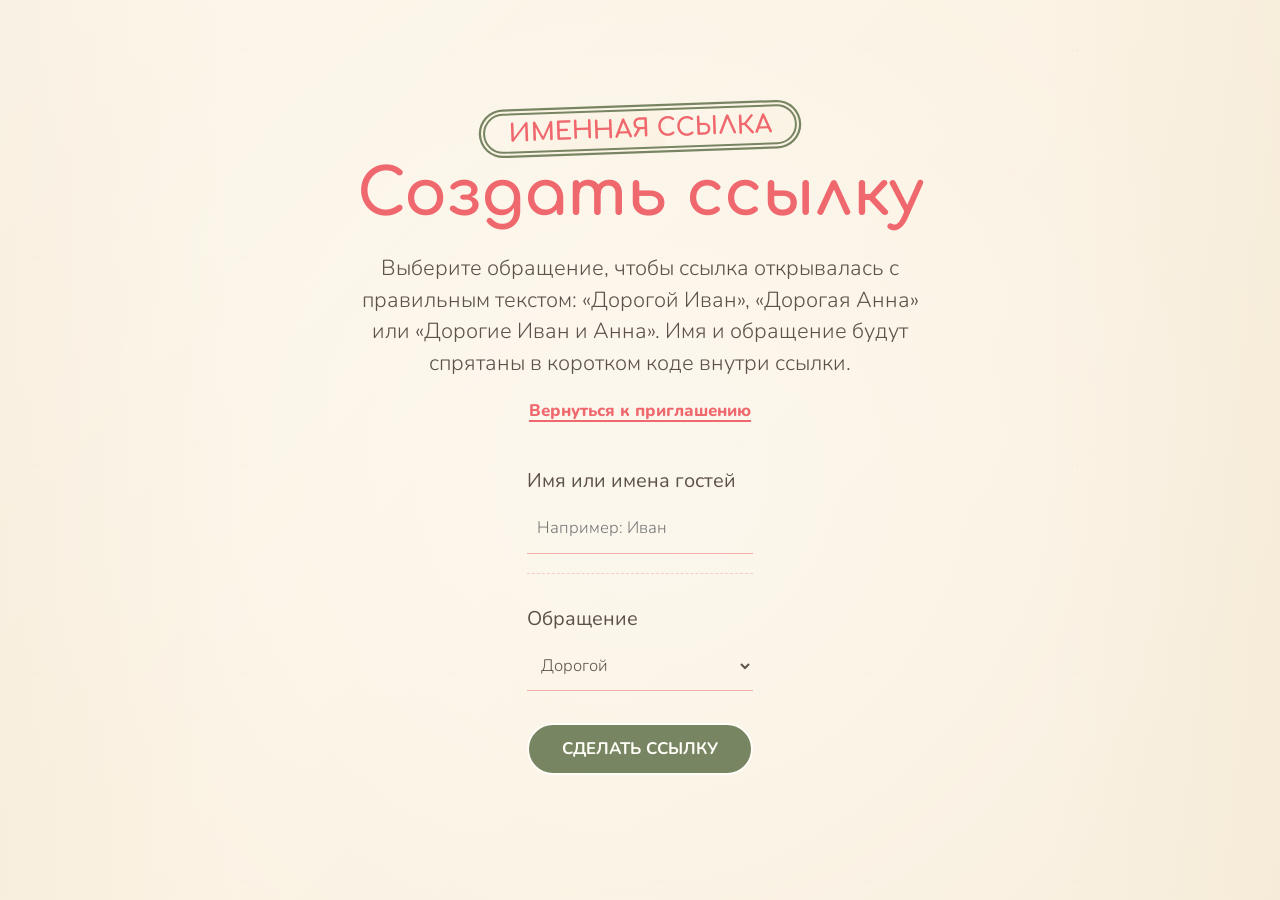
==== link.html @ 72ab3357 "Fix dress code and RSVP spacing" ====
<!DOCTYPE html>
<html lang="ru">
  <head>
    <meta charset="utf-8">
    <meta name="viewport" content="width=device-width, initial-scale=1">
    <title>Именная ссылка | Максим + Полина</title>
    <meta name="robots" content="noindex">
    <meta name="theme-color" content="#efe6d6">
    <link rel="preconnect" href="https://fonts.googleapis.com">
    <link rel="preconnect" href="https://fonts.gstatic.com" crossorigin>
    <link
      href="https://fonts.googleapis.com/css2?family=Comfortaa:wght@400;500;600;700&family=Nunito:wght@400;500;600;700;800&family=Pangolin&display=swap"
      rel="stylesheet"
    >
    <link rel="stylesheet" href="styles.css?v=20260525-layout-fixes">
  </head>
  <body>
    <main class="invitation link-page">
      <section class="section link-page-section" aria-labelledby="link-title">
        <div class="section-inner form-layout">
          <div class="form-copy">
            <p class="eyebrow">Именная ссылка</p>
            <h1 id="link-title">Создать ссылку</h1>
            <p>
              Выберите обращение, чтобы ссылка открывалась с правильным текстом:
              «Дорогой Иван», «Дорогая Анна» или «Дорогие Иван и Анна».
              Имя и обращение будут спрятаны в коротком коде внутри ссылки.
            </p>
            <a class="text-link" href="index.html">Вернуться к приглашению</a>
          </div>

          <form class="link-form standalone-link-form" id="linkForm">
            <div class="field">
              <label for="guestLinkName">Имя или имена гостей</label>
              <input
                id="guestLinkName"
                name="guestLinkName"
                type="text"
                placeholder="Например: Иван"
                autocomplete="name"
                required
              >
            </div>

            <div class="field">
              <label for="guestGreeting">Обращение</label>
              <select id="guestGreeting" name="guestGreeting">
                <option value="male">Дорогой</option>
                <option value="female">Дорогая</option>
                <option value="plural">Дорогие</option>
              </select>
            </div>

            <button class="button" type="submit">Сделать ссылку</button>

            <div class="result-panel link-result" id="linkResult" hidden>
              <label for="generatedLink">Готовая ссылка</label>
              <textarea id="generatedLink" rows="4" readonly></textarea>
              <button class="button button--secondary" id="copyLink" type="button">Скопировать ссылку</button>
              <p class="form-status" id="linkStatus" role="status" aria-live="polite"></p>
            </div>
          </form>
        </div>
      </section>
    </main>

    <script src="link.js?v=20260524-program-fixes"></script>
  </body>
</html>
---- styles.css ----
:root {
  --cream: #fbf3e4;
  --cream-soft: #fff8ed;
  --lavender: #d7b1ef;
  --pink: #ef686e;
  --pink-soft: #f4aaa3;
  --pink-deep: #dc565d;
  --olive: #788563;
  --olive-deep: #60724f;
  --ink: #5d524b;
  --muted: #7b6f66;
  --white: #fffdf7;
  --error: #b91c1c;
  --stable-vh: 100svh;
  --paper-texture:
    radial-gradient(circle at 18% 24%, rgb(119 100 70 / 0.045) 0 1px, transparent 1.4px),
    radial-gradient(circle at 72% 64%, rgb(239 199 158 / 0.07) 0 1px, transparent 1.6px),
    linear-gradient(135deg, rgb(255 255 255 / 0.28), transparent 44%, rgb(178 142 88 / 0.035));
  --wave-pink: url("data:image/svg+xml,%3Csvg%20xmlns='http://www.w3.org/2000/svg'%20viewBox='0%200%20240%2032'%3E%3Cpath%20d='M0%2016%20C30%202%2060%2030%2090%2016%20S150%202%20180%2016%20S220%2030%20240%2016'%20fill='none'%20stroke='%23f19ac7'%20stroke-width='8'%20stroke-linecap='round'/%3E%3C/svg%3E");
  --wave-olive: url("data:image/svg+xml,%3Csvg%20xmlns='http://www.w3.org/2000/svg'%20viewBox='0%200%20240%2032'%3E%3Cpath%20d='M0%2016%20C30%2030%2060%202%2090%2016%20S150%2030%20180%2016%20S220%202%20240%2016'%20fill='none'%20stroke='%238aa24f'%20stroke-width='8'%20stroke-linecap='round'/%3E%3C/svg%3E");
}

* {
  box-sizing: border-box;
}

html {
  scroll-behavior: smooth;
}

body {
  margin: 0;
  min-width: 320px;
  color: var(--ink);
  font-family: "Nunito", Arial, sans-serif;
  font-size: 1.05rem;
  line-height: 1.55;
  background-color: var(--cream);
  background-image: var(--paper-texture);
  background-repeat: repeat;
  background-size: 13rem 13rem, 17rem 17rem, auto;
}

img,
svg {
  display: block;
}

img {
  max-width: 100%;
}

button,
input,
select,
textarea {
  font: inherit;
}

button,
summary,
a {
  -webkit-tap-highlight-color: var(--cream-soft);
}

a {
  color: inherit;
}

[hidden] {
  display: none !important;
}

.skip-link {
  position: fixed;
  top: 1rem;
  left: 1rem;
  z-index: 20;
  transform: translateY(-180%);
  padding: 0.55rem 0.85rem;
  border: 2px solid var(--olive-deep);
  border-radius: 999px;
  color: var(--white);
  background: var(--olive-deep);
  transition: transform 180ms ease;
}

.skip-link:focus {
  transform: translateY(0);
}

.music-toggle {
  position: fixed;
  top: clamp(2.4rem, 5.9svh, 3.6rem);
  right: clamp(1rem, 3vw, 2rem);
  z-index: 15;
  display: inline-flex;
  align-items: center;
  gap: 0.5rem;
  min-height: clamp(2.55rem, 3.6vw, 3.2rem);
  padding: 0.48rem clamp(1.05rem, 1.65vw, 1.35rem);
  border: 1.5px solid var(--pink-soft);
  border-radius: 999px;
  color: var(--pink);
  background: var(--cream);
  font-size: clamp(0.98rem, 1.45vw, 1.16rem);
  font-weight: 500;
  cursor: pointer;
  transition: color 180ms ease, transform 180ms ease, background 180ms ease;
}

.music-toggle:hover,
.music-toggle:focus-visible {
  color: var(--pink);
  background: var(--cream);
  transform: translateY(-1px);
  outline: 2px solid rgb(244 170 163 / 0.34);
}

.music-toggle[aria-pressed="true"] {
  color: var(--white);
  background: var(--pink);
  border-color: var(--pink-soft);
}

.music-toggle svg {
  width: 1.08rem;
  height: 1.08rem;
  fill: none;
  stroke: currentColor;
  stroke-width: 1.85;
  stroke-linecap: round;
  stroke-linejoin: round;
}

.invitation {
  position: relative;
  width: 100%;
  min-height: 100vh;
  margin: 0;
  overflow: hidden;
  background-color: var(--cream);
  background-image: var(--paper-texture);
  background-repeat: repeat;
  background-size: 13rem 13rem, 17rem 17rem, auto;
}

.invitation::before {
  position: absolute;
  inset: 0;
  z-index: 0;
  background:
    radial-gradient(circle at 50% 52svh, rgb(255 255 255 / 0.38), transparent 39rem),
    linear-gradient(90deg, rgb(226 205 169 / 0.12), transparent 18%, transparent 82%, rgb(226 205 169 / 0.12));
  content: "";
  pointer-events: none;
}

.section {
  position: relative;
  z-index: 2;
  padding: clamp(4rem, 8vw, 7rem) 0;
}

.section + .section {
  padding-top: clamp(5.25rem, 9vw, 7.5rem);
}

.section + .section::before {
  position: absolute;
  top: 1.2rem;
  left: 0;
  right: 0;
  z-index: 0;
  width: 100%;
  height: clamp(1.45rem, 2.4vw, 2.2rem);
  background-image: var(--wave-pink);
  background-repeat: repeat-x;
  background-position: center;
  background-size: 14rem 2rem;
  content: "";
  transform: none;
}

.section:nth-of-type(even)::before {
  left: 0;
  right: 0;
  background-image: var(--wave-olive);
  transform: none;
}

.section-inner {
  position: relative;
  z-index: 2;
  width: min(100% - clamp(2rem, 8vw, 8rem), 1180px);
  margin: 0 auto;
}

.narrow {
  width: min(100% - clamp(2rem, 8vw, 8rem), 820px);
  text-align: center;
}

h1,
h2,
h3,
p {
  overflow-wrap: break-word;
}

h1,
h2,
h3,
p {
  margin-block-start: 0;
}

h1,
h2,
h3 {
  margin-bottom: 0.85rem;
  color: var(--pink);
  font-family: "Comfortaa", "Nunito", Arial, sans-serif;
  font-weight: 800;
  line-height: 1.04;
}

h1 {
  font-size: clamp(2.8rem, 9vw, 5.1rem);
}

h2 {
  font-size: clamp(2rem, 7vw, 3.85rem);
}

h3 {
  font-size: 1.4rem;
}

p {
  margin-bottom: 0;
}

.eyebrow,
.soft-note {
  display: inline-block;
  margin: 0 0 0.85rem;
  padding: 0.35rem 1.45rem;
  border: 0.15rem solid var(--olive);
  border-radius: 999px;
  color: var(--pink);
  font-family: "Comfortaa", "Nunito", Arial, sans-serif;
  font-size: clamp(1.1rem, 4vw, 1.55rem);
  font-weight: 800;
  line-height: 1;
  text-transform: uppercase;
  background: var(--cream);
  background-image: var(--paper-texture);
  background-repeat: repeat;
  background-size: 11.25rem 11.25rem;
  box-shadow: 0 0 0 0.13rem var(--cream), 0 0 0 0.27rem var(--olive);
  transform: rotate(-2deg);
}

.eyebrow--light {
  border-color: var(--olive);
  color: var(--pink);
  background: var(--cream);
  background-image: var(--paper-texture);
}

.large-text {
  color: var(--ink);
  font-size: clamp(1.12rem, 3.8vw, 1.35rem);
  font-weight: 800;
  line-height: 1.42;
}

.hero {
  min-height: 100svh;
  padding: 0;
  overflow: hidden;
  text-align: center;
  background: transparent;
  isolation: isolate;
}

.hero::after {
  display: none;
}

.hero-inner {
  position: relative;
  z-index: 3;
  display: flex;
  flex-direction: column;
  align-items: center;
  min-height: 100svh;
  padding: clamp(7.1rem, 12.2svh, 8.8rem) 0 clamp(3.7rem, 7svh, 5.1rem);
}

.hero-garland,
.hero-bottom-wave {
  position: absolute;
  left: 50%;
  z-index: 4;
  width: max(100vw, 88rem);
  max-width: none;
  height: auto;
  pointer-events: none;
  user-select: none;
  transform: translateX(-50%);
}

.hero-garland {
  top: clamp(-2.55rem, -2.2vw, -1rem);
}

.hero-bottom-wave {
  bottom: -1px;
  z-index: 3;
  width: max(100vw, 88rem);
}

.decor {
  position: absolute;
  z-index: 1;
  display: block;
  width: var(--decor-size, 12rem);
  height: auto;
  pointer-events: none;
  user-select: none;
}

.hero .soft-note {
  position: relative;
  margin: 0 0 clamp(1.25rem, 3svh, 2.1rem);
  padding: 0.28rem clamp(1.8rem, 4vw, 2.65rem) 0.38rem;
  border: 1.2px solid var(--olive);
  color: var(--olive-deep);
  font-family: "Cormorant Garamond", Georgia, serif;
  font-size: clamp(1.5rem, 2.75vw, 2.12rem);
  font-weight: 500;
  letter-spacing: 0;
  text-transform: uppercase;
  background: rgb(251 243 228 / 0.82);
  outline: 1.2px dashed var(--olive);
  outline-offset: 0.36rem;
  box-shadow: none;
  transform: none;
}

.hero .soft-note::before,
.hero .soft-note::after {
  position: absolute;
  top: 50%;
  width: clamp(1.6rem, 3.2vw, 2.25rem);
  aspect-ratio: 1;
  background-repeat: no-repeat;
  background-position: center;
  background-size: contain;
  content: "";
  transform: translateY(-50%);
}

.hero .soft-note::before {
  right: calc(100% + clamp(0.85rem, 1.5vw, 1.15rem));
  background-image: url("assets/hero-leaves-left.png");
}

.hero .soft-note::after {
  left: calc(100% + clamp(0.85rem, 1.5vw, 1.15rem));
  background-image: url("assets/hero-leaves-right.png");
}

.hero h1 {
  margin: 0;
  color: var(--pink);
  font-family: "Cormorant Garamond", Georgia, serif;
  font-size: clamp(4.85rem, 9.15vw, 7.45rem);
  font-weight: 500;
  line-height: 0.9;
  letter-spacing: 0;
}

.hero-title-line {
  display: inline;
  white-space: nowrap;
}

.title-heart {
  display: inline-block;
  margin-left: 0.06em;
  color: var(--pink-soft);
  font-family: "Marck Script", "Cormorant Garamond", cursive;
  font-size: 0.45em;
  font-weight: 400;
  line-height: 0;
  transform: translateY(0.03em) rotate(-8deg);
}

.hero-flourish {
  width: clamp(10.6rem, 18vw, 15.2rem);
  height: auto;
  margin: clamp(0.75rem, 1.45svh, 1.05rem) auto clamp(0.75rem, 1.6svh, 1.1rem);
}

.hero-copy {
  position: relative;
  width: min(100%, 45rem);
}

.hero-kicker {
  margin: 0 auto;
  color: var(--ink);
  font-family: "Nunito", Arial, sans-serif;
  font-size: clamp(1.55rem, 2.2vw, 2rem);
  font-weight: 300;
  line-height: 1.45;
}

.mobile-break {
  display: none;
}

.hero-rays,
.hero-heart {
  position: absolute;
  z-index: 2;
  width: var(--hero-decor-size, 2.5rem);
  height: auto;
  pointer-events: none;
  user-select: none;
}

.hero-rays--copy-left {
  --hero-decor-size: clamp(1.1rem, 2vw, 1.6rem);
  top: 0.08rem;
  left: clamp(1.2rem, 6.5vw, 3.6rem);
  transform: scaleX(-1) rotate(145deg);
}

.hero-rays--copy-right {
  --hero-decor-size: clamp(1.1rem, 2vw, 1.6rem);
  top: 0.08rem;
  right: clamp(1.2rem, 6.5vw, 3.6rem);
  transform: rotate(145deg);
}

.memory-spread {
  position: relative;
  display: grid;
  grid-template-columns: minmax(14rem, 1fr) clamp(9.5rem, 18vw, 14.2rem) minmax(14rem, 1fr);
  gap: clamp(2.3rem, 6vw, 5.6rem);
  align-items: end;
  width: min(100%, 76rem);
  margin: clamp(-5.5rem, -8svh, -4.2rem) auto 0;
}

.memory-card {
  position: relative;
  z-index: 4;
  display: grid;
  justify-items: center;
  min-width: 0;
  margin: 0;
  padding: 0;
}

.memory-card--maksim {
  grid-column: 1;
  transform: none;
}

.memory-card--polina {
  grid-column: 3;
  transform: none;
}

.memory-card > img {
  position: relative;
  z-index: 1;
  width: 100%;
  height: clamp(20rem, 41svh, 30.8rem);
  object-fit: contain;
  object-position: center bottom;
  filter: drop-shadow(0 0 0.38rem var(--white)) drop-shadow(0.46rem 0.62rem 0 rgb(244 170 163 / 0.32));
}

.memory-card--maksim > img {
  object-position: center bottom;
}

.memory-card--polina > img {
  object-position: center bottom;
}

.memory-name {
  position: relative;
  z-index: 3;
  display: grid;
  grid-template-columns: 1.45rem minmax(7rem, auto) 1.45rem;
  align-items: center;
  gap: 0.15rem;
  margin-top: clamp(0.55rem, 1.3svh, 0.9rem);
  color: var(--pink);
  font-family: "Cormorant Garamond", Georgia, serif;
  font-size: clamp(1.48rem, 2.45vw, 1.95rem);
  font-weight: 400;
  line-height: 1;
}

.memory-name span {
  position: relative;
  min-width: clamp(8.3rem, 11.5vw, 10.8rem);
  padding: 0.3rem 1.1rem 0.42rem;
  border: 1.1px solid var(--pink-soft);
  border-radius: 999px;
  background: rgb(251 243 228 / 0.72);
}

.memory-name span::after {
  position: absolute;
  inset: 0.28rem;
  border: 1px dashed var(--pink-soft);
  border-radius: inherit;
  content: "";
}

.memory-name img {
  width: 1.5rem;
  height: auto;
}

.photo-pin {
  display: none;
}

.rings {
  position: relative;
  z-index: 3;
  grid-column: 2;
  display: grid;
  place-items: center;
  align-self: end;
  margin: 0 0 clamp(10rem, 16svh, 14rem);
  transform: none;
}

.rings img {
  width: clamp(9.2rem, 17vw, 14rem);
  height: auto;
}

.hero-rays--maksim {
  --hero-decor-size: clamp(1.15rem, 2vw, 1.6rem);
  top: 30%;
  left: 4.9%;
  transform: scaleX(-1) rotate(145deg);
}

.hero-rays--polina {
  --hero-decor-size: clamp(1.15rem, 2vw, 1.6rem);
  top: 31%;
  right: 4.9%;
  transform: rotate(145deg);
}

.hero-heart--maksim {
  --hero-decor-size: clamp(1.7rem, 2.75vw, 2.35rem);
  top: 42%;
  left: 4.5%;
  transform: rotate(-12deg);
}

.hero-heart--polina {
  --hero-decor-size: clamp(1.7rem, 2.75vw, 2.35rem);
  top: 43%;
  right: 4.5%;
  transform: rotate(10deg);
}

.closing {
  color: var(--pink);
  font-family: "Comfortaa", "Nunito", Arial, sans-serif;
  font-size: clamp(1.75rem, 7vw, 3.1rem);
  font-weight: 800;
  line-height: 1.08;
}

.invite-section {
  display: grid;
  align-items: center;
  min-height: 100svh;
  padding: clamp(5.1rem, 7vw, 7.2rem) 0 clamp(4.4rem, 7vw, 6.2rem);
  overflow: hidden;
  background: transparent;
}

.section.invite-section::before {
  display: none;
}

.invite-section::after {
  display: none;
}

.invite-inner {
  display: grid;
  align-content: center;
  width: min(100% - clamp(2rem, 8vw, 8rem), 1280px);
}

.invite-hero-copy {
  text-align: center;
}

.screen2-decor {
  position: absolute;
  z-index: 1;
  pointer-events: none;
  user-select: none;
}

.screen2-decor--flower {
  top: clamp(4.6rem, 6.6vw, 6.2rem);
  right: clamp(1.2rem, 4vw, 3.6rem);
  width: clamp(5.2rem, 8.2vw, 6.8rem);
}

.screen2-decor--branch {
  right: clamp(1.8rem, 6vw, 5rem);
  bottom: clamp(3.2rem, 5vw, 4.8rem);
  width: clamp(5.9rem, 11vw, 9.2rem);
}

.decor--when-arrow {
  display: none;
}

.decor--program-flower {
  display: none;
}

.decor--details-arrow {
  display: none;
}

.decor--form-flower {
  display: none;
}

.invite-section #invite-title {
  position: relative;
  display: block;
  margin: 0 auto clamp(1rem, 1.7vw, 1.5rem);
  color: var(--pink);
  font-family: "Cormorant Garamond", Georgia, serif;
  font-size: clamp(3.8rem, 7vw, 6.9rem);
  font-weight: 500;
  line-height: 0.96;
  letter-spacing: 0;
}

.invite-section .large-text {
  width: min(100%, 50rem);
  margin: 0 auto;
  color: var(--ink);
  font-size: clamp(1.12rem, 1.75vw, 1.52rem);
  font-weight: 400;
  line-height: 1.45;
}

.invite-divider {
  width: min(100%, 75rem);
  margin: clamp(2.6rem, 5vw, 4.4rem) auto clamp(3rem, 5vw, 4.6rem);
}

.invite-details-grid {
  display: grid;
  grid-template-columns: minmax(0, 1fr) minmax(0, 1fr);
  gap: clamp(3.5rem, 10vw, 8rem);
  align-items: start;
}

.invite-date-panel,
.invite-place-panel {
  position: relative;
  padding: 0;
  color: var(--ink);
  background: none;
}

.invite-date-panel {
  padding-left: clamp(0.5rem, 2.5vw, 2.3rem);
}

.invite-place-panel {
  padding-top: clamp(0.5rem, 1.4vw, 1.4rem);
  text-align: center;
}

.invite-section .eyebrow {
  position: relative;
  display: inline-flex;
  align-items: center;
  justify-content: center;
  min-width: clamp(8.5rem, 14vw, 10.8rem);
  margin: 0 0 clamp(1.6rem, 2.8vw, 2.3rem);
  padding: 0.26rem 1.4rem 0.34rem;
  border: 1.25px solid var(--olive);
  border-radius: 999px;
  color: var(--olive);
  font-family: "Cormorant Garamond", Georgia, serif;
  font-size: clamp(1.24rem, 2vw, 1.55rem);
  font-weight: 500;
  line-height: 1;
  text-transform: uppercase;
  background: transparent;
  box-shadow: none;
  outline: 1.25px dashed var(--olive);
  outline-offset: 0.24rem;
  transform: none;
}

.invite-section .eyebrow::before,
.invite-section .eyebrow::after {
  position: absolute;
  top: 50%;
  width: 1.55rem;
  height: 1.9rem;
  background-repeat: no-repeat;
  background-position: center;
  background-size: contain;
  content: "";
  transform: translateY(-50%);
}

.invite-section .eyebrow::before {
  right: calc(100% + 0.65rem);
  background-image: url("assets/hero-leaves-left.png");
}

.invite-section .eyebrow::after {
  left: calc(100% + 0.65rem);
  background-image: url("assets/hero-leaves-right.png");
}

.invite-date-panel h2,
.invite-place-panel h2 {
  color: var(--pink);
  font-family: "Cormorant Garamond", Georgia, serif;
  font-size: clamp(3.5rem, 5.2vw, 5.25rem);
  font-weight: 500;
  line-height: 0.92;
  letter-spacing: 0;
}

.invite-date-panel h2 {
  margin-bottom: clamp(1.15rem, 2vw, 1.7rem);
}

.invite-place-panel h2 {
  margin-bottom: clamp(1.05rem, 2vw, 1.55rem);
}

.invite-place-panel p:not(.eyebrow) {
  width: min(100%, 34rem);
  margin: 0 auto clamp(1.6rem, 2.5vw, 2.2rem);
  color: var(--ink);
  font-size: clamp(1.12rem, 1.75vw, 1.44rem);
  font-weight: 400;
  line-height: 1.4;
}

.invite-section .pretty-link {
  min-width: min(100%, 22.5rem);
  min-height: clamp(3.1rem, 4vw, 3.55rem);
  padding: 0.72rem 2.2rem;
  border: 0;
  color: var(--white);
  font-size: clamp(0.98rem, 1.2vw, 1.12rem);
  letter-spacing: 0;
  background: linear-gradient(180deg, #7e9167 0%, #627653 100%);
  box-shadow: 0 0.05rem 0.45rem rgb(97 113 80 / 0.2);
}

.link-maker {
  margin-top: 1.4rem;
  text-align: left;
  border-top: 2px solid var(--pink);
  border-bottom: 2px solid var(--pink);
  background-color: var(--cream);
  background-image: var(--paper-texture);
  background-repeat: repeat;
  background-size: 11.25rem 11.25rem;
}

.link-maker summary {
  padding: 0.9rem 0;
  color: var(--olive-deep);
  font-weight: 800;
  cursor: pointer;
}

.link-maker summary:focus-visible {
  outline: 3px solid var(--pink-soft);
  outline-offset: 4px;
}

.link-form {
  display: grid;
  gap: 0.75rem;
  padding: 0 0 1rem;
}

.link-form label,
.field label,
.field legend,
.result-panel label {
  display: block;
  margin-bottom: 0.58rem;
  color: var(--ink);
  font-size: clamp(1.1rem, 1.55vw, 1.34rem);
  font-weight: 400;
  line-height: 1.35;
}

.link-form-row {
  display: grid;
  grid-template-columns: 1fr auto;
  gap: 0.65rem;
  align-items: end;
}

input,
textarea,
select {
  width: 100%;
  border: 0;
  border-bottom: 1.2px solid rgb(244 170 163 / 0.92);
  border-radius: 0;
  color: var(--ink);
  background: transparent;
  font-size: clamp(1rem, 1.3vw, 1.18rem);
  font-weight: 300;
  transition: border-color 180ms ease, background 180ms ease;
}

input,
select {
  min-height: 3.1rem;
  padding: 0.55rem 0.65rem;
}

textarea {
  resize: vertical;
  min-height: 7rem;
  padding: 0.75rem 0.65rem;
}

input:focus,
textarea:focus,
select:focus {
  border-color: var(--olive-deep);
  outline: 3px solid var(--pink-soft);
}

.button,
.pretty-link,
.icon-button {
  display: inline-flex;
  align-items: center;
  justify-content: center;
  border: 2px solid currentColor;
  border-radius: 999px;
  cursor: pointer;
  transition: transform 180ms ease, background 180ms ease, color 180ms ease;
}

.button,
.pretty-link {
  gap: 0.48rem;
  min-height: 3rem;
  padding: 0.7rem 1.35rem;
  color: var(--white);
  font-weight: 700;
  letter-spacing: 0;
  text-decoration: none;
  text-transform: uppercase;
  background: var(--olive);
}

.button:hover,
.button:focus-visible,
.pretty-link:hover,
.pretty-link:focus-visible,
.icon-button:hover,
.icon-button:focus-visible {
  transform: translateY(-1px);
  outline: 3px solid var(--cream-soft);
}

.button:hover,
.button:focus-visible,
.pretty-link:hover,
.pretty-link:focus-visible {
  color: var(--white);
  background: var(--pink);
}

.button--secondary {
  color: var(--pink);
  background-color: var(--cream);
  background-image: var(--paper-texture);
  background-repeat: repeat;
  background-size: 11.25rem 11.25rem;
}

.button--secondary:hover,
.button--secondary:focus-visible {
  color: var(--white);
  background: var(--olive);
}

.button svg,
.pretty-link svg,
.icon-button svg {
  width: 1.1rem;
  height: 1.1rem;
  fill: none;
  stroke: currentColor;
  stroke-width: 1.9;
  stroke-linecap: round;
  stroke-linejoin: round;
}

.icon-button {
  width: 3rem;
  min-height: 3rem;
  color: var(--pink);
  background: var(--cream);
}

.icon-button:hover,
.icon-button:focus-visible {
  color: var(--white);
  background: var(--olive);
}

.calendar {
  width: min(100%, 30rem);
  margin-top: 0;
}

.calendar-header,
.calendar-grid {
  display: grid;
  grid-template-columns: repeat(7, minmax(0, 1fr));
  gap: 0.28rem 0.46rem;
  text-align: center;
}

.calendar-header {
  margin-bottom: 0.52rem;
  color: var(--olive);
  font-family: "Nunito", Arial, sans-serif;
  font-size: clamp(1rem, 1.4vw, 1.22rem);
  font-weight: 500;
}

.calendar-grid > span,
.calendar-grid > time {
  position: relative;
  display: grid;
  aspect-ratio: 1;
  place-items: center;
  color: var(--ink);
  font-family: "Nunito", Arial, sans-serif;
  font-size: clamp(1rem, 1.35vw, 1.18rem);
  font-weight: 400;
}

.calendar-grid > span:empty {
  visibility: hidden;
}

.calendar-grid .wedding-day {
  color: var(--ink);
}

.calendar-grid .wedding-day::before {
  position: absolute;
  inset: 50% auto auto 50%;
  z-index: -1;
  width: 2.85em;
  height: 2.65em;
  background-image: url("assets/screen2-heart.png");
  background-repeat: no-repeat;
  background-position: center;
  background-size: contain;
  line-height: 1;
  content: "";
  transform: translate(-50%, -49%);
}

@media (max-width: 760px) {
  .invite-section {
    min-height: auto;
    padding: clamp(3.55rem, 9.5vw, 4.8rem) 0 clamp(3.5rem, 9.5vw, 4.8rem);
  }

  .invite-inner {
    width: min(100% - 1.35rem, 660px);
  }

  .screen2-decor--flower {
    display: none;
  }

  .screen2-decor--branch {
    display: none;
  }

  .invite-section #invite-title {
    width: min(100%, 23.5rem);
    margin-bottom: 0.9rem;
    font-size: clamp(2.82rem, 10.9vw, 4.05rem);
    line-height: 0.98;
  }

  .invite-section .large-text {
    width: min(100%, 22.5rem);
    font-size: clamp(1rem, 3.85vw, 1.12rem);
    line-height: 1.45;
  }

  .invite-divider {
    width: min(100%, 36rem);
    margin: clamp(1.85rem, 7vw, 2.65rem) auto clamp(2.25rem, 8vw, 3.1rem);
  }

  .invite-details-grid {
    grid-template-columns: 1fr;
    gap: clamp(1.75rem, 7vw, 2.55rem);
    justify-items: center;
    text-align: center;
  }

  .invite-date-panel,
  .invite-place-panel {
    width: min(100%, 25rem);
    padding: 0;
  }

  .invite-section .eyebrow {
    min-width: 7.8rem;
    margin-bottom: 1.35rem;
    padding: 0.24rem 1.25rem 0.32rem;
    font-size: 1.18rem;
    outline-offset: 0.21rem;
  }

  .invite-section .eyebrow::before,
  .invite-section .eyebrow::after {
    width: 1.22rem;
    height: 1.48rem;
  }

  .invite-section .eyebrow::before {
    right: calc(100% + 0.45rem);
  }

  .invite-section .eyebrow::after {
    left: calc(100% + 0.45rem);
  }

  .invite-date-panel h2,
  .invite-place-panel h2 {
    font-size: clamp(2.95rem, 11.4vw, 3.75rem);
  }

  .invite-place-panel h2 {
    font-size: clamp(2.55rem, 10.4vw, 3.25rem);
    line-height: 0.98;
  }

  .calendar {
    width: min(100%, 20.6rem);
    margin-inline: auto;
  }

  .calendar-header,
  .calendar-grid {
    gap: 0.2rem 0.32rem;
  }

  .calendar-header {
    font-size: 0.94rem;
  }

  .calendar-grid > span,
  .calendar-grid > time {
    font-size: 0.96rem;
  }

  .invite-place-panel p:not(.eyebrow) {
    width: min(100%, 20.5rem);
    margin-bottom: 0.85rem;
    font-size: 1.05rem;
  }

  .invite-section .pretty-link {
    width: min(100%, 18.8rem);
    min-width: 0;
    min-height: 3rem;
    padding: 0.66rem 1rem;
    font-size: 0.9rem;
  }
}

.program-section {
  display: grid;
  align-items: center;
  min-height: 100svh;
  padding: clamp(5.9rem, 8vw, 7.4rem) 0 clamp(5.8rem, 8vw, 7.2rem);
  overflow: hidden;
  background: transparent;
}

.section.program-section::before {
  display: none;
}

.program-inner {
  display: grid;
  justify-items: center;
  width: min(100% - clamp(2rem, 11vw, 13rem), 1160px);
}

.screen3-wave {
  position: absolute;
  left: 50%;
  z-index: 1;
  width: max(100vw, 86rem);
  max-width: none;
  height: auto;
  pointer-events: none;
  user-select: none;
  transform: translateX(-50%);
}

.screen3-wave--top {
  top: clamp(1.2rem, 2.2vw, 2.1rem);
}

.screen3-wave--bottom {
  bottom: clamp(1.2rem, 2.3vw, 2.2rem);
}

.program-section .eyebrow {
  position: relative;
  display: inline-flex;
  align-items: center;
  justify-content: center;
  min-width: clamp(23rem, 37vw, 29.5rem);
  margin: 0;
  padding: 0.38rem clamp(2.1rem, 4vw, 3.2rem) 0.5rem;
  border: 1.2px solid var(--olive);
  border-radius: 999px;
  color: var(--olive);
  font-family: "Cormorant Garamond", Georgia, serif;
  font-size: clamp(1.9rem, 3.05vw, 2.55rem);
  font-weight: 500;
  line-height: 1;
  letter-spacing: 0;
  text-transform: uppercase;
  background: transparent;
  outline: 1.2px dashed var(--olive);
  outline-offset: 0.34rem;
  box-shadow: none;
  transform: none;
}

.program-section .eyebrow::before,
.program-section .eyebrow::after {
  position: absolute;
  top: 50%;
  width: clamp(3.6rem, 5.2vw, 4.8rem);
  aspect-ratio: 1;
  background-image: url("assets/screen3-title-branch.png");
  background-repeat: no-repeat;
  background-position: center;
  background-size: contain;
  content: "";
}

.program-section .eyebrow::before {
  right: calc(100% + clamp(0.6rem, 1.5vw, 1.1rem));
  transform: translateY(-50%) rotate(-4deg);
}

.program-section .eyebrow::after {
  left: calc(100% + clamp(0.6rem, 1.5vw, 1.1rem));
  transform: translateY(-50%) scaleX(-1) rotate(-4deg);
}

.timeline {
  --timeline-gap: clamp(1.35rem, 3vw, 3rem);
  --timeline-marker-size: clamp(1.55rem, 2.2vw, 2rem);
  --timeline-time-col: clamp(10rem, 17.5vw, 13rem);
  position: relative;
  display: grid;
  width: min(100%, 58rem);
  margin: clamp(3.7rem, 5.5vw, 5rem) 0 0;
  padding: 0;
  list-style: none;
}

.timeline::before {
  position: absolute;
  top: clamp(1.2rem, 1.8vw, 1.6rem);
  bottom: clamp(1.2rem, 1.8vw, 1.6rem);
  left: calc(var(--timeline-time-col) + var(--timeline-gap) + var(--timeline-marker-size) / 2);
  z-index: 0;
  border-left: 1.2px dashed rgb(120 133 99 / 0.56);
  content: "";
}

.timeline-item {
  position: relative;
  z-index: 1;
  display: grid;
  grid-template-columns: var(--timeline-time-col) var(--timeline-marker-size) minmax(0, 1fr);
  gap: var(--timeline-gap);
  align-items: center;
  min-height: clamp(6.5rem, 9vw, 8rem);
  border-bottom: 1px solid rgb(244 170 163 / 0.48);
}

.timeline-item:last-child {
  border-bottom: 0;
}

.timeline-item time {
  color: var(--pink);
  font-family: "Cormorant Garamond", Georgia, serif;
  font-size: clamp(4.05rem, 6vw, 5.45rem);
  font-weight: 500;
  line-height: 0.94;
  letter-spacing: 0;
}

.timeline-marker {
  position: relative;
  z-index: 2;
  display: block;
  width: var(--timeline-marker-size);
  aspect-ratio: 1;
  background-image: url("assets/screen3-marker-heart.png");
  background-repeat: no-repeat;
  background-position: center;
  background-size: contain;
}

.timeline-item p {
  margin: 0;
  color: var(--ink);
  font-family: "Nunito", Arial, sans-serif;
  font-size: clamp(1.7rem, 2.55vw, 2.3rem);
  font-weight: 300;
  line-height: 1.28;
}

.timeline-item:last-child p {
  max-width: 42rem;
  font-size: clamp(1.55rem, 2.1vw, 1.9rem);
  line-height: 1.35;
}

.section.details-section::before {
  display: none;
}

.section.dress-section::before,
.section.form-section::before,
.section.countdown-section::before {
  display: none;
}

.section.details-section,
.section.dress-section,
.section.form-section,
.section.countdown-section {
  display: grid;
  align-items: center;
  min-height: auto;
  padding: clamp(3.35rem, 4.8vw, 4.7rem) 0;
  overflow: hidden;
  background: transparent;
}

.green-panel,
.dress-panel,
.paper-panel {
  position: relative;
  padding: 0;
  color: var(--ink);
  background: transparent;
}

.green-panel h2,
.paper-panel h2 {
  color: var(--pink);
}

.details-section .paper-panel,
.countdown-section .narrow {
  display: grid;
  justify-items: center;
  width: min(100% - clamp(2rem, 8vw, 8rem), 92rem);
}

.details-section .eyebrow,
.dress-section .eyebrow,
.form-section .eyebrow,
.countdown-section .eyebrow {
  position: relative;
  display: inline-flex;
  align-items: center;
  justify-content: center;
  min-width: clamp(15rem, 24vw, 21rem);
  margin: 0;
  padding: 0.28rem clamp(1.75rem, 3vw, 2.65rem) 0.42rem;
  border: 1.2px solid var(--olive);
  border-radius: 999px;
  color: var(--olive);
  font-family: "Cormorant Garamond", Georgia, serif;
  font-size: clamp(2.15rem, 3.4vw, 3.55rem);
  font-weight: 500;
  line-height: 0.9;
  letter-spacing: 0;
  text-transform: uppercase;
  background: transparent;
  outline: 1.2px dashed var(--olive);
  outline-offset: 0.34rem;
  box-shadow: none;
  transform: none;
}

.details-section .eyebrow::before,
.details-section .eyebrow::after,
.dress-section .eyebrow::before,
.dress-section .eyebrow::after,
.form-section .eyebrow::before,
.form-section .eyebrow::after,
.countdown-section .eyebrow::before,
.countdown-section .eyebrow::after {
  position: absolute;
  top: 50%;
  width: clamp(1.9rem, 3vw, 2.6rem);
  aspect-ratio: 1;
  background-repeat: no-repeat;
  background-position: center;
  background-size: contain;
  content: "";
}

.details-section .eyebrow::before,
.dress-section .eyebrow::before,
.form-section .eyebrow::before,
.countdown-section .eyebrow::before {
  right: calc(100% + clamp(0.6rem, 1.4vw, 1rem));
  background-image: url("assets/hero-leaves-left.png");
  transform: translateY(-50%);
}

.details-section .eyebrow::after,
.dress-section .eyebrow::after,
.form-section .eyebrow::after,
.countdown-section .eyebrow::after {
  left: calc(100% + clamp(0.6rem, 1.4vw, 1rem));
  background-image: url("assets/hero-leaves-right.png");
  transform: translateY(-50%);
}

.section-flourish {
  width: clamp(8.6rem, 14vw, 11.4rem);
  height: auto;
  margin: clamp(1.25rem, 2.2vw, 1.9rem) auto 0;
}

.details-list {
  display: grid;
  width: min(100%, 78rem);
  margin: clamp(2.6rem, 4vw, 3.7rem) 0 0;
  padding: 0;
  list-style: none;
}

.details-list li {
  position: relative;
  display: grid;
  grid-template-columns: clamp(1.9rem, 3vw, 2.65rem) minmax(0, 1fr);
  gap: clamp(0.85rem, 1.8vw, 1.35rem);
  padding: clamp(1.2rem, 2vw, 1.75rem) 0;
  border-bottom: 1px dashed rgb(244 170 163 / 0.62);
}

.details-list li:first-child {
  padding-top: 0;
}

.details-list li:last-child {
  border-bottom: 0;
  padding-bottom: 0;
}

.details-list li::before {
  color: var(--pink-soft);
  font-family: "Cormorant Garamond", Georgia, serif;
  font-size: clamp(1.55rem, 2.55vw, 2.2rem);
  font-weight: 400;
  line-height: 1;
  content: "♡";
}

.details-list p {
  color: var(--ink);
  font-family: "Nunito", Arial, sans-serif;
  font-size: clamp(1.32rem, 2vw, 1.72rem);
  font-weight: 300;
  line-height: 1.48;
}

.dress-panel {
  display: grid;
  justify-items: center;
  width: min(100% - clamp(2rem, 8vw, 8rem), 760px);
  text-align: center;
}

.dress-section::after {
  position: absolute;
  right: clamp(2rem, 7vw, 6.2rem);
  bottom: clamp(2.1rem, 5.5vw, 4.6rem);
  z-index: 1;
  width: clamp(6rem, 10vw, 9rem);
  aspect-ratio: 773 / 643;
  background-image: url("assets/screen2-branch.png");
  background-repeat: no-repeat;
  background-position: center;
  background-size: contain;
  content: "";
  pointer-events: none;
  transform: rotate(-7deg);
}

.dress-panel .eyebrow {
  margin-bottom: 0;
}

.dress-heading {
  display: grid;
  justify-items: center;
}

.dress-body {
  display: grid;
  justify-items: center;
}

.dress-panel .dress-text {
  width: min(100%, 50rem);
  margin: clamp(2rem, 3.6vw, 3rem) auto 0;
  color: var(--ink);
  font-family: "Nunito", Arial, sans-serif;
  font-size: clamp(1.25rem, 1.9vw, 1.65rem);
  font-weight: 300;
  line-height: 1.48;
}

.form-layout {
  display: grid;
  gap: clamp(2rem, 3.4vw, 3rem);
  justify-items: center;
  width: min(100% - clamp(2rem, 8vw, 8rem), 920px);
  align-items: start;
}

.form-copy {
  text-align: center;
}

.form-copy h2 {
  width: min(100%, 44rem);
  margin: clamp(1.2rem, 2.1vw, 1.8rem) auto 0;
  color: var(--pink);
  font-family: "Cormorant Garamond", Georgia, serif;
  font-size: clamp(2.15rem, 3.35vw, 3.55rem);
  font-weight: 500;
  line-height: 0.96;
  letter-spacing: 0;
}

.form-copy .section-flourish {
  margin-inline: auto;
}

.form-copy p:not(.eyebrow) {
  width: min(100%, 37rem);
  margin: clamp(1rem, 1.9vw, 1.5rem) auto 0;
  color: var(--ink);
  font-family: "Nunito", Arial, sans-serif;
  font-size: clamp(1.15rem, 1.7vw, 1.45rem);
  font-weight: 300;
  line-height: 1.45;
}

.rsvp-form {
  display: grid;
  gap: 0;
  width: min(100%, 54rem);
  padding: 0;
  background: transparent;
}

.field {
  min-width: 0;
  margin: 0;
  padding: clamp(0.92rem, 1.55vw, 1.22rem) 0;
  border: 0;
  border-bottom: 1px dashed rgb(244 170 163 / 0.55);
}

.field:first-child {
  padding-top: 0;
}

.field:has(+ .button) {
  border-bottom: 0;
}

.rsvp-form > .field:nth-child(5) {
  display: block;
}

.rsvp-form > .field:nth-child(5) legend,
.rsvp-form > .field:nth-child(5) .error {
  grid-column: auto;
}

.field span[aria-hidden="true"] {
  color: var(--pink);
}

.rsvp-form .field:has(> input),
.rsvp-form .field:has(> textarea) {
  border-bottom: 0;
}

.rsvp-form .field:has(> input) + .field,
.rsvp-form .field:has(> textarea) + .field {
  padding-top: clamp(1.15rem, 2vw, 1.55rem);
}

.choice {
  display: flex;
  align-items: center;
  gap: 0.65rem;
  margin: 0.48rem 0 0;
  min-height: 1.8rem;
  padding: 0;
  color: var(--ink);
  background: transparent;
  font-size: clamp(1.02rem, 1.35vw, 1.2rem);
  font-weight: 300;
  cursor: pointer;
}

.choice:hover,
.choice:focus-within {
  color: var(--pink);
}

.choice input {
  width: 0.9rem;
  min-height: auto;
  height: 0.9rem;
  accent-color: var(--pink);
  background: var(--cream);
}

.error {
  display: none;
  margin: 0.35rem 0 0;
  color: var(--error);
  font-size: 1rem;
}

.rsvp-form.was-validated input:invalid,
.rsvp-form.was-validated textarea:invalid {
  border-color: var(--error);
}

.rsvp-form.was-validated .field:has(input:invalid) .error {
  display: block;
}

.form-status {
  min-height: 1.7rem;
  margin: 0;
  color: var(--olive-deep);
  font-weight: 600;
}

.rsvp-form textarea {
  min-height: 4.6rem;
}

.result-panel {
  display: grid;
  gap: 0.75rem;
  padding-top: 1rem;
  border-top: 2px solid var(--olive);
}

.result-actions {
  display: flex;
  flex-wrap: wrap;
  gap: 0.65rem;
}

.link-page-section {
  min-height: 100vh;
  display: grid;
  align-items: center;
}

.link-page .form-copy h1 {
  font-size: clamp(2.4rem, 5vw, 4.2rem);
}

.text-link {
  display: inline-block;
  margin-top: 1.2rem;
  color: var(--pink);
  font-weight: 800;
  text-decoration-thickness: 2px;
  text-underline-offset: 0.22rem;
}

.standalone-link-form {
  align-self: start;
}

.link-result textarea {
  min-height: 6.4rem;
}

.countdown-section {
  text-align: center;
}

.countdown-section h2 {
  margin: clamp(1.65rem, 3vw, 2.35rem) 0 0;
  color: var(--pink);
  font-family: "Cormorant Garamond", Georgia, serif;
  font-size: clamp(3.25rem, 5.7vw, 5.75rem);
  font-weight: 500;
  line-height: 0.92;
  letter-spacing: 0;
}

.countdown {
  --countdown-gap: clamp(1.1rem, 3vw, 2.4rem);
  position: relative;
  display: grid;
  grid-template-columns: repeat(4, minmax(0, 1fr));
  gap: var(--countdown-gap);
  width: min(100%, 43rem);
  margin: clamp(2.1rem, 3.7vw, 3rem) auto 0;
  padding: clamp(1rem, 2vw, 1.45rem) 0;
  border-top: 1px dashed rgb(244 170 163 / 0.55);
  border-bottom: 1px dashed rgb(244 170 163 / 0.55);
}

.countdown::before,
.countdown::after {
  position: absolute;
  left: 50%;
  width: 1.6rem;
  color: var(--pink-soft);
  background: var(--cream);
  font-family: "Cormorant Garamond", Georgia, serif;
  font-size: 1.3rem;
  line-height: 1;
  content: "♡";
  transform: translateX(-50%);
}

.countdown::before {
  top: -0.65rem;
}

.countdown::after {
  bottom: -0.72rem;
}

.countdown div {
  position: relative;
  padding: 0;
}

.countdown div + div::before {
  position: absolute;
  top: 15%;
  bottom: 15%;
  left: calc(var(--countdown-gap) / -2);
  width: 1px;
  background: rgb(244 170 163 / 0.42);
  content: "";
}

.countdown strong {
  display: block;
  color: var(--pink);
  font-family: "Cormorant Garamond", Georgia, serif;
  font-size: clamp(2.65rem, 4.8vw, 4.35rem);
  font-weight: 500;
  line-height: 0.92;
}

.countdown span {
  display: block;
  margin-top: 0.35rem;
  color: var(--muted);
  font-size: clamp(0.95rem, 1.35vw, 1.18rem);
  font-weight: 300;
}

.closing {
  width: min(100%, 36rem);
  margin: clamp(2rem, 3.4vw, 2.7rem) auto 0;
  color: var(--ink);
  font-family: "Nunito", Arial, sans-serif;
  font-size: clamp(1.12rem, 1.75vw, 1.46rem);
  font-weight: 300;
  line-height: 1.45;
}

.visually-hidden {
  position: absolute;
  width: 1px;
  height: 1px;
  padding: 0;
  margin: -1px;
  overflow: hidden;
  clip: rect(0, 0, 0, 0);
  white-space: nowrap;
  border: 0;
}

@media (min-width: 760px) {
  body {
    padding-inline: 0;
  }

  .hero {
    min-height: 100svh;
  }

  .blob-grid {
    grid-template-columns: minmax(0, 1fr) minmax(0, 1fr);
    align-items: start;
  }

  .blob-card--place {
    padding-top: clamp(2.25rem, 5vw, 4.5rem);
  }

  .form-layout {
    grid-template-columns: 1fr;
    align-items: start;
  }
}

@media (min-width: 900px) {
  body {
    padding-block: 0;
  }
}

@media (max-width: 980px) and (orientation: portrait) {
  .music-toggle {
    top: clamp(0.75rem, 4vw, 1.35rem);
    right: clamp(0.72rem, 3.2vw, 1.05rem);
    display: inline-flex;
    width: auto;
    height: auto;
    min-height: 2.48rem;
    padding: 0.43rem 0.82rem;
    font-size: 0.92rem;
  }

  .music-toggle span {
    display: inline;
  }

  .invitation {
    width: 100%;
    margin: 0;
  }

  .section {
    padding: 3rem 0;
  }

  .section + .section {
    padding-top: 4.65rem;
  }

  .section + .section::before {
    left: 0;
    right: 0;
  }

  .section:nth-of-type(even)::before {
    left: 0;
    right: 0;
  }

  .section-inner,
  .narrow {
    width: min(100% - 1.15rem, 660px);
  }

  .hero {
    min-height: var(--stable-vh, 100svh);
    padding: 0;
  }

  .hero-inner {
    width: min(100% - 1.35rem, 660px);
    min-height: var(--stable-vh, 100svh);
    padding: clamp(5.4rem, 21.5vw, 13rem) 0 clamp(2.2rem, 6vw, 3rem);
  }

  .hero-garland {
    top: clamp(-0.9rem, -2.5vw, -0.35rem);
    width: max(100vw, 44rem);
  }

  .hero-bottom-wave {
    bottom: -1px;
    width: max(100vw, 38rem);
  }

  .hero .soft-note {
    margin-bottom: clamp(1.45rem, 5.6vw, 3.3rem);
    padding: 0.28rem 1.45rem 0.36rem;
    font-size: clamp(1.36rem, 4.45vw, 1.76rem);
    outline-offset: 0.3rem;
  }

  .hero .soft-note::before,
  .hero .soft-note::after {
    width: 1.6rem;
  }

  .hero .soft-note::before {
    right: calc(100% + 0.65rem);
  }

  .hero .soft-note::after {
    left: calc(100% + 0.65rem);
  }

  .hero h1 {
    font-size: clamp(4.1rem, 13vw, 8.4rem);
    line-height: 0.92;
  }

  .hero-title-line {
    display: block;
  }

  .hero-flourish {
    width: clamp(10rem, 46vw, 13.4rem);
    margin: clamp(0.35rem, 3.5vw, 2rem) auto clamp(0.5rem, 4.8vw, 2.8rem);
  }

  .hero-copy {
    width: min(100%, 42rem);
  }

  .hero-kicker {
    font-size: clamp(1.05rem, 3.6vw, 2.15rem);
    line-height: 1.45;
  }

  .mobile-break {
    display: inline;
  }

  .hero-rays--copy-left,
  .hero-rays--copy-right {
    --hero-decor-size: clamp(1.05rem, 3.6vw, 1.4rem);
    top: 0.42rem;
  }

  .hero-rays--copy-left {
    left: clamp(1.6rem, 7vw, 2.8rem);
    transform: scaleX(-1) rotate(145deg);
  }

  .hero-rays--copy-right {
    right: clamp(1.6rem, 7vw, 2.8rem);
    transform: rotate(145deg);
  }

  .decor--hero-flower {
    display: none;
  }

  .decor--hero-arrow {
    display: none;
  }

  .decor--invite-flower {
    display: none;
  }

  .memory-spread {
    grid-template-columns: repeat(2, minmax(0, 1fr));
    gap: 0.35rem 1rem;
    width: min(100%, 48rem);
    margin-top: clamp(0.65rem, 3vw, 1.75rem);
  }

  .memory-card {
    padding: 0;
  }

  .memory-card--maksim {
    grid-column: 1;
    order: 1;
  }

  .memory-card--polina {
    grid-column: 2;
    order: 2;
  }

  .memory-card > img {
    height: clamp(12.3rem, 45vw, 31rem);
  }

  .memory-name {
    grid-template-columns: 1.05rem minmax(6rem, auto) 1.05rem;
    gap: 0.08rem;
    margin-top: clamp(0.72rem, 2.2vw, 1rem);
    font-size: clamp(1.18rem, 3.45vw, 1.8rem);
  }

  .memory-name span {
    min-width: clamp(6rem, 25vw, 8.1rem);
    padding: 0.24rem 0.86rem 0.34rem;
  }

  .memory-name span::after {
    inset: 0.18rem;
  }

  .memory-name img {
    width: 1.1rem;
  }

  .rings {
    grid-column: 1 / -1;
    order: 3;
    margin: clamp(0.35rem, 1.5vw, 0.85rem) 0 0;
  }

  .rings img {
    width: clamp(7rem, 29vw, 12.2rem);
  }

  .hero-rays--maksim {
    --hero-decor-size: 1.25rem;
    top: 29%;
    left: clamp(2rem, 9vw, 3rem);
  }

  .hero-rays--polina {
    --hero-decor-size: 1.25rem;
    top: 30%;
    right: clamp(2rem, 9vw, 3rem);
  }

  .hero-heart--maksim {
    --hero-decor-size: 1.55rem;
    top: 45%;
    left: clamp(0.7rem, 4vw, 1.2rem);
  }

  .hero-heart--polina {
    --hero-decor-size: 1.55rem;
    top: 45%;
    right: clamp(0.7rem, 4vw, 1.2rem);
  }

  .link-form-row {
    grid-template-columns: 1fr;
  }

  .icon-button {
    width: 100%;
  }

  .program-section {
    min-height: var(--stable-vh, 100svh);
    padding: clamp(4.6rem, 12vw, 6.2rem) 0 clamp(4.6rem, 12vw, 6.2rem);
  }

  .program-inner {
    width: min(100% - 1.35rem, 660px);
  }

  .screen3-wave {
    width: max(100vw, 44rem);
  }

  .screen3-wave--top {
    top: 1.25rem;
  }

  .screen3-wave--bottom {
    bottom: 1.15rem;
  }

  .program-section .eyebrow {
    min-width: min(100%, 16.8rem);
    padding: 0.3rem 1.55rem 0.4rem;
    font-size: clamp(1.35rem, 5.2vw, 1.8rem);
    outline-offset: 0.27rem;
  }

  .program-section .eyebrow::before,
  .program-section .eyebrow::after {
    width: clamp(2.35rem, 9vw, 3rem);
  }

  .program-section .eyebrow::before {
    right: calc(100% + 0.4rem);
  }

  .program-section .eyebrow::after {
    left: calc(100% + 0.4rem);
  }

  .section.details-section,
  .section.dress-section,
  .section.countdown-section {
    min-height: auto;
    padding: clamp(3.1rem, 8.6vw, 4.2rem) 0;
  }

  .section.form-section {
    min-height: auto;
    padding: clamp(3.1rem, 8.6vw, 4.2rem) 0;
  }

  .details-section .paper-panel,
  .dress-section .dress-panel,
  .countdown-section .narrow {
    width: min(100% - 1.35rem, 660px);
  }

  .details-section .eyebrow,
  .dress-section .eyebrow,
  .form-section .eyebrow,
  .countdown-section .eyebrow {
    min-width: min(100%, 14.8rem);
    padding: 0.28rem 1.35rem 0.38rem;
    font-size: clamp(1.48rem, 7.3vw, 2.16rem);
    outline-offset: 0.28rem;
  }

  .details-section .eyebrow::before,
  .details-section .eyebrow::after,
  .dress-section .eyebrow::before,
  .dress-section .eyebrow::after,
  .form-section .eyebrow::before,
  .form-section .eyebrow::after,
  .countdown-section .eyebrow::before,
  .countdown-section .eyebrow::after {
    width: clamp(1.45rem, 6vw, 2rem);
  }

  .details-section .eyebrow::before,
  .dress-section .eyebrow::before,
  .form-section .eyebrow::before,
  .countdown-section .eyebrow::before {
    right: calc(100% + 0.4rem);
  }

  .details-section .eyebrow::after,
  .dress-section .eyebrow::after,
  .form-section .eyebrow::after,
  .countdown-section .eyebrow::after {
    left: calc(100% + 0.4rem);
  }

  .section-flourish {
    width: clamp(9.2rem, 42vw, 12.5rem);
    margin-top: clamp(1.4rem, 5vw, 2rem);
  }

  .details-list {
    margin-top: clamp(2.35rem, 8vw, 3rem);
  }

  .details-list li {
    grid-template-columns: 1.8rem minmax(0, 1fr);
    gap: 0.72rem;
    padding: clamp(1.05rem, 4.2vw, 1.35rem) 0;
  }

  .details-list li::before {
    font-size: 1.7rem;
  }

  .details-list p {
    font-size: clamp(1.05rem, 4.25vw, 1.22rem);
    line-height: 1.48;
  }

  .dress-panel .dress-text {
    width: min(100%, 23rem);
    margin-top: clamp(1.65rem, 6vw, 2.25rem);
    font-size: clamp(1.1rem, 4.4vw, 1.32rem);
  }

  .dress-panel {
    grid-template-columns: 1fr;
    gap: clamp(2rem, 8vw, 3rem);
    width: min(100% - 1.35rem, 660px);
    text-align: center;
  }

  .dress-section::after {
    right: 1rem;
    bottom: clamp(1.6rem, 7vw, 2.5rem);
    width: clamp(4.8rem, 18vw, 6.4rem);
  }

  .dress-body {
    justify-items: center;
  }

  .form-layout {
    grid-template-columns: 1fr;
    gap: clamp(1.8rem, 7vw, 2.6rem);
    width: min(100% - 1.35rem, 660px);
  }

  .form-copy {
    position: static;
    top: auto;
    text-align: center;
  }

  .form-copy h2,
  .form-copy p:not(.eyebrow) {
    margin-right: auto;
    margin-left: auto;
  }

  .form-copy h2 {
    width: min(100%, 23rem);
    font-size: clamp(2.05rem, 8.8vw, 2.85rem);
  }

  .form-copy .section-flourish {
    margin-right: auto;
    margin-left: auto;
  }

  .form-copy p:not(.eyebrow) {
    width: min(100%, 22rem);
    font-size: clamp(1rem, 3.85vw, 1.12rem);
  }

  .rsvp-form {
    grid-template-columns: 1fr;
    width: min(100%, 24rem);
    margin: 0 auto;
  }

  .rsvp-form > .field:nth-child(5) {
    grid-template-columns: 1fr;
  }

  .field {
    padding: clamp(0.82rem, 3.4vw, 1.05rem) 0;
  }

  .link-form label,
  .field label,
  .field legend,
  .result-panel label {
    font-size: clamp(0.98rem, 3.7vw, 1.08rem);
  }

  .choice {
    font-size: clamp(0.96rem, 3.6vw, 1.05rem);
  }

  .rsvp-form > .button {
    width: 100%;
    margin-top: 0.75rem;
  }

  .countdown-section h2 {
    font-size: clamp(2.9rem, 12.2vw, 4.05rem);
  }

  .countdown {
    --countdown-gap: clamp(1.2rem, 5vw, 1.9rem);
    width: min(100%, 23rem);
  }

  .countdown div + div::before {
    display: none;
  }

  .countdown strong {
    font-size: clamp(2.35rem, 10vw, 3.2rem);
  }

  .closing {
    width: min(100%, 22rem);
    font-size: clamp(1.08rem, 4.2vw, 1.25rem);
  }

  .timeline {
    --timeline-gap: clamp(0.65rem, 4.1vw, 1.1rem);
    --timeline-marker-size: clamp(1.2rem, 4.4vw, 1.48rem);
    --timeline-time-col: clamp(4.7rem, 19vw, 6rem);
    width: min(100%, 23rem);
    margin-top: clamp(2.75rem, 9vw, 3.6rem);
  }

  .timeline::before {
    top: 1.02rem;
    bottom: 1.02rem;
  }

  .timeline-item {
    min-height: clamp(5.1rem, 18vw, 6.4rem);
  }

  .timeline-item time {
    font-size: clamp(2.55rem, 11vw, 3.3rem);
  }

  .timeline-item p {
    font-size: clamp(1rem, 4vw, 1.18rem);
    line-height: 1.28;
  }

  .timeline-item:last-child p {
    font-size: clamp(0.82rem, 3.2vw, 0.98rem);
    line-height: 1.35;
  }

  .countdown {
    grid-template-columns: repeat(2, minmax(0, 1fr));
  }
}

@media (max-width: 370px) {
  h1 {
    font-size: 2.55rem;
  }

  h2 {
    font-size: 1.8rem;
  }

  .memory-card > img {
    height: clamp(10.8rem, 52vw, 13.2rem);
  }

  .timeline {
    --timeline-gap: 0.62rem;
    --timeline-marker-size: 1.14rem;
    --timeline-time-col: 4.55rem;
    width: min(100%, 21.2rem);
  }

  .timeline-item {
    min-height: 5rem;
  }
}

@media (prefers-reduced-motion: reduce) {
  *,
  *::before,
  *::after {
    scroll-behavior: auto !important;
    animation-duration: 0.01ms !important;
    animation-iteration-count: 1 !important;
    transition-duration: 0.01ms !important;
  }
}
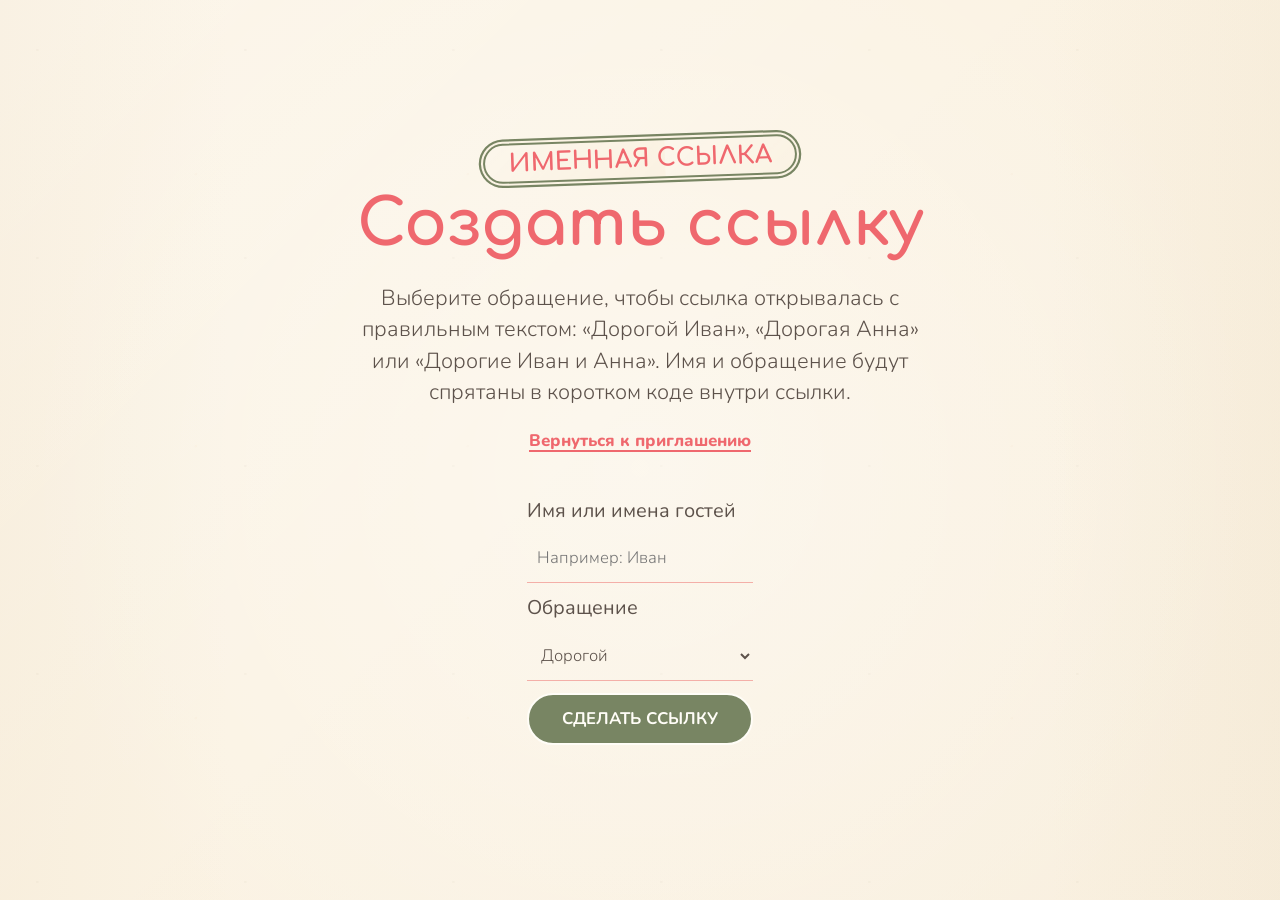
==== commit 75f23770: "Refine program and RSVP form" ====
--- a/link.html
+++ b/link.html
@@ -12,7 +12,7 @@
       href="https://fonts.googleapis.com/css2?family=Comfortaa:wght@400;500;600;700&family=Nunito:wght@400;500;600;700;800&family=Pangolin&display=swap"
       rel="stylesheet"
     >
-    <link rel="stylesheet" href="styles.css?v=20260525-layout-fixes">
+    <link rel="stylesheet" href="styles.css?v=20260525-form-program-fixes">
   </head>
   <body>
     <main class="invitation link-page">
--- a/styles.css
+++ b/styles.css
@@ -863,7 +863,8 @@
 textarea:focus,
 select:focus {
   border-color: var(--olive-deep);
-  outline: 3px solid var(--pink-soft);
+  outline: 0;
+  box-shadow: 0 1px 0 var(--olive-deep);
 }
 
 .button,
@@ -1272,10 +1273,16 @@
   line-height: 1.28;
 }
 
-.timeline-item:last-child p {
-  max-width: 42rem;
-  font-size: clamp(1.55rem, 2.1vw, 1.9rem);
-  line-height: 1.35;
+.timeline-title,
+.timeline-note {
+  display: block;
+}
+
+.timeline-note {
+  width: min(100%, 34rem);
+  margin-top: 0.35rem;
+  font-size: clamp(1.12rem, 1.65vw, 1.42rem);
+  line-height: 1.38;
 }
 
 .section.details-section::before {
@@ -1519,7 +1526,7 @@
 
 .rsvp-form {
   display: grid;
-  gap: 0;
+  gap: clamp(1.05rem, 1.8vw, 1.45rem);
   width: min(100%, 54rem);
   padding: 0;
   background: transparent;
@@ -1528,17 +1535,12 @@
 .field {
   min-width: 0;
   margin: 0;
-  padding: clamp(0.92rem, 1.55vw, 1.22rem) 0;
+  padding: 0;
   border: 0;
-  border-bottom: 1px dashed rgb(244 170 163 / 0.55);
 }
 
 .field:first-child {
   padding-top: 0;
-}
-
-.field:has(+ .button) {
-  border-bottom: 0;
 }
 
 .rsvp-form > .field:nth-child(5) {
@@ -1552,16 +1554,6 @@
 
 .field span[aria-hidden="true"] {
   color: var(--pink);
-}
-
-.rsvp-form .field:has(> input),
-.rsvp-form .field:has(> textarea) {
-  border-bottom: 0;
-}
-
-.rsvp-form .field:has(> input) + .field,
-.rsvp-form .field:has(> textarea) + .field {
-  padding-top: clamp(1.15rem, 2vw, 1.55rem);
 }
 
 .choice {
@@ -2270,9 +2262,11 @@
     line-height: 1.28;
   }
 
-  .timeline-item:last-child p {
-    font-size: clamp(0.82rem, 3.2vw, 0.98rem);
-    line-height: 1.35;
+  .timeline-note {
+    width: min(100%, 12rem);
+    margin-top: 0.18rem;
+    font-size: clamp(0.78rem, 3vw, 0.92rem);
+    line-height: 1.32;
   }
 
   .countdown {
